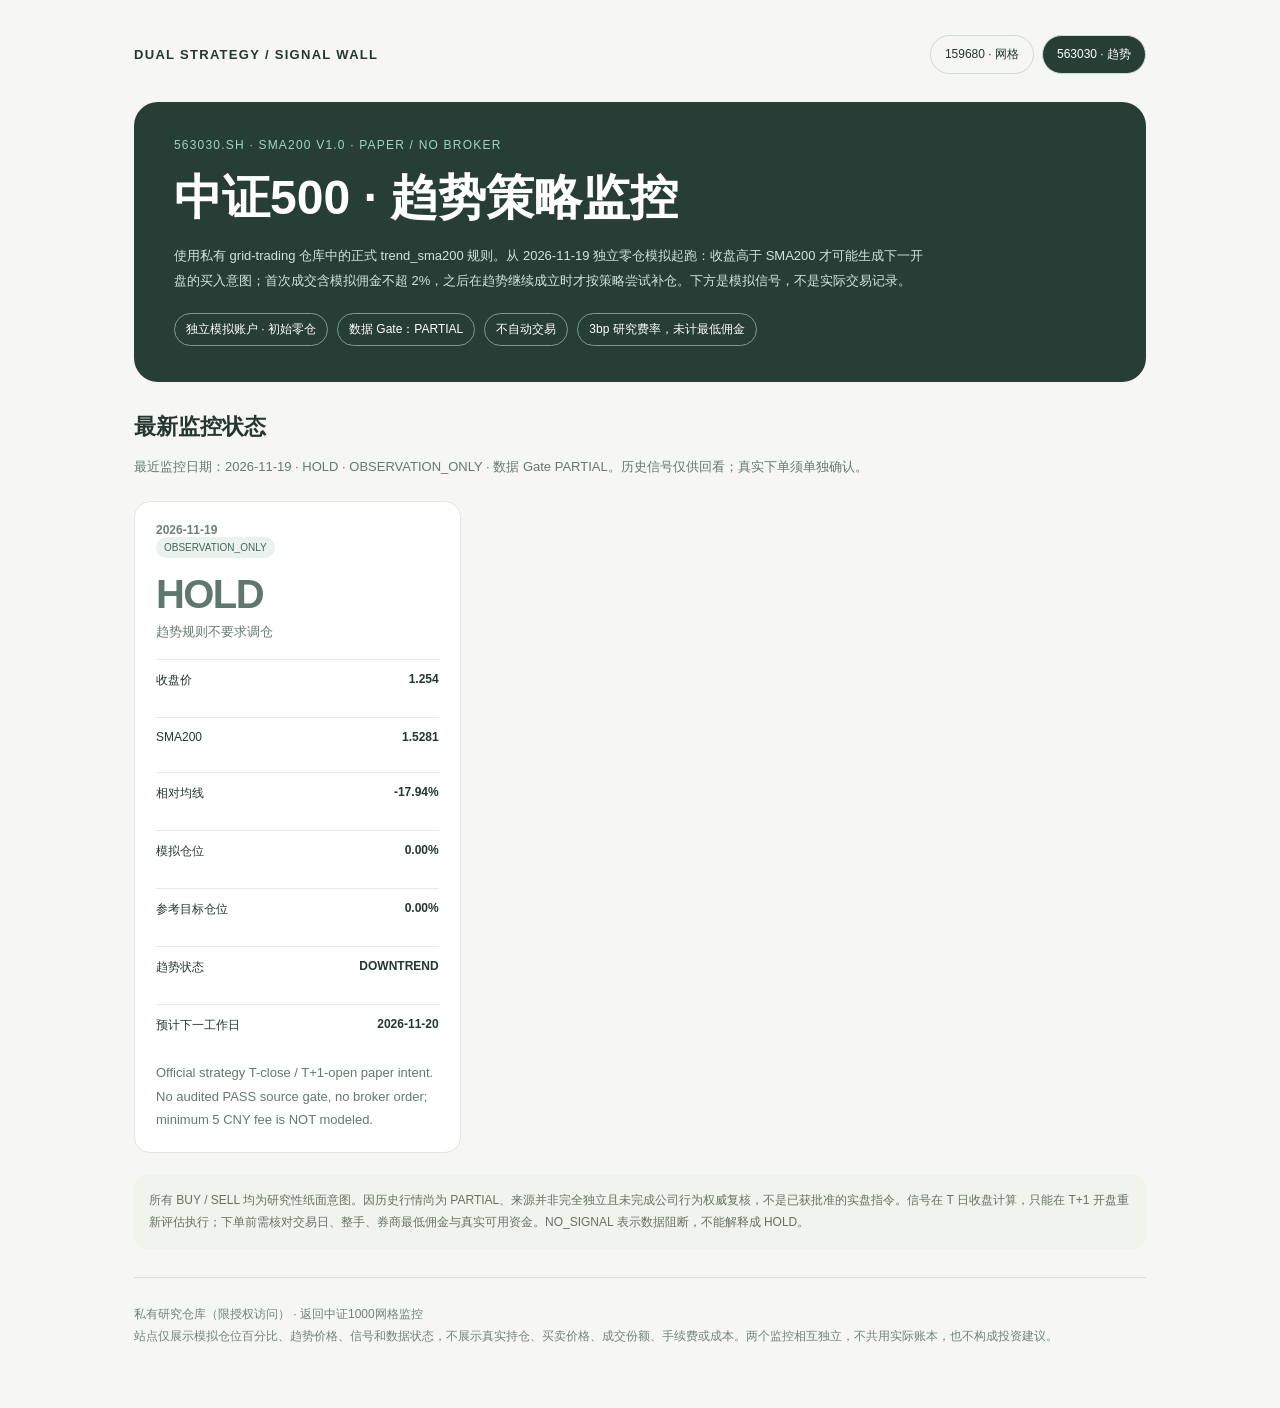
==== trend-563030.html @ d719878e "data: publish independent 563030 SMA200 research monitor" ====
<!doctype html>
<html lang="zh-CN">
<head>
<meta charset="utf-8"><meta name="viewport" content="width=device-width,initial-scale=1">
<meta name="color-scheme" content="light">
<meta name="description" content="563030.SH SMA200 趋势策略独立模拟监控，不连接券商，不显示真实持仓。">
<title>563030 · SMA200 趋势监控 | Dual Strategy Signal Wall</title>
<style>
*{box-sizing:border-box}:root{font-family:Inter,-apple-system,BlinkMacSystemFont,"PingFang SC","Microsoft Yahei",sans-serif;background:#f6f7f4;color:#263631}
body{margin:0}a{color:inherit;text-decoration:none}
main{max-width:1060px;margin:0 auto;padding:22px 24px 60px}
nav{display:flex;align-items:center;justify-content:space-between;gap:15px;padding:13px 0 28px}
.brand{font-size:13px;font-weight:800;letter-spacing:.1em}
.links{display:flex;gap:8px;flex-wrap:wrap}
.link{border:1px solid #cfdbd3;border-radius:20px;padding:10px 14px;font-size:12px}
.link.active{background:#263e36;color:white}
.hero{padding:36px 40px;background:#263e36;color:white;border-radius:24px}
.eyebrow{font-size:12px;color:#9fd5c4;letter-spacing:.1em}
h1{font-size:clamp(28px,4.3vw,48px);margin:14px 0}
.hero p{color:#d3e4db;font-size:13px;line-height:1.9;max-width:760px}
h2{font-size:22px;margin:30px 0 12px}
.state{display:flex;flex-wrap:wrap;gap:9px;margin-top:20px}
.chip{font-size:12px;border:1px solid #7b9f8c;border-radius:25px;padding:7px 11px}
.section{font-size:13px;color:#66796e;line-height:1.8}
.grid{display:grid;grid-template-columns:repeat(3,minmax(0,1fr));gap:16px;margin:22px 0}
.card{background:white;border:1px solid #e0e8df;border-radius:16px;padding:21px;min-width:0}
.date{color:#6c8073;font-size:12px;font-weight:650}
.tag{display:inline-block;background:#e9f2ee;color:#456657;font-size:10px;padding:5px 8px;border-radius:14px;margin-bottom:10px}
.signal{font-weight:850;font-size:40px;line-height:1.3;letter-spacing:-.04em}
.BUY .signal{color:#24795c}.SELL .signal{color:#ad6c36}.HOLD .signal{color:#60776d}.NO_SIGNAL .signal{color:#a65f5f}
.data{margin-top:16px;padding:12px 0;border-top:1px solid #e5ebe5;display:flex;justify-content:space-between;font-size:12px;gap:12px}
.data strong{font-variant-numeric:tabular-nums}
.warning{background:#f1f3ed;border-radius:12px;padding:15px;color:#657366;font-size:12px;line-height:1.8}
.empty{padding:50px 30px;text-align:center;border:1px dashed #bfcfc3;border-radius:16px;color:#647568}
footer{font-size:12px;color:#728278;line-height:1.9;border-top:1px solid #d9e3db;padding-top:25px;margin-top:28px}
@media(max-width:800px){.grid{grid-template-columns:repeat(2,minmax(0,1fr))}}
@media(max-width:600px){main{padding:14px 15px 35px}.hero{padding:24px}.grid{grid-template-columns:1fr}}
</style>
</head>
<body>
<main>
<nav><span class="brand">DUAL STRATEGY / SIGNAL WALL</span><div class="links">
<a class="link" href="./index.html">159680 · 网格</a>
<a class="link active" href="./trend-563030.html" aria-current="page">563030 · 趋势</a>
</div></nav>
<header class="hero">
<div class="eyebrow">563030.SH · SMA200 V1.0 · PAPER / NO BROKER</div>
<h1>中证500 · 趋势策略监控</h1>
<p>使用私有 grid-trading 仓库中的正式 trend_sma200 规则。从 2026-11-19 独立零仓模拟起跑：收盘高于 SMA200 才可能生成下一开盘的买入意图；首次成交含模拟佣金不超 2%，之后在趋势继续成立时才按策略尝试补仓。下方是模拟信号，不是实际交易记录。</p>
<div class="state"><span class="chip">独立模拟账户 · 初始零仓</span><span class="chip">数据 Gate：PARTIAL</span><span class="chip">不自动交易</span><span class="chip">3bp 研究费率，未计最低佣金</span></div>
</header>
<h2>最新监控状态</h2>
<p class="section" id="latest">正在读取每日监控…</p>
<div id="cards" class="grid" aria-live="polite"><div class="empty">尚未收到核验后的模拟监控数据。</div></div>
<div class="warning">所有 BUY / SELL 均为研究性纸面意图。因历史行情尚为 PARTIAL、来源并非完全独立且未完成公司行为权威复核，不是已获批准的实盘指令。信号在 T 日收盘计算，只能在 T+1 开盘重新评估执行；下单前需核对交易日、整手、券商最低佣金与真实可用资金。NO_SIGNAL 表示数据阻断，不能解释成 HOLD。</div>
<footer>
<a href="https://github.com/zhangzihaoDT/grid-trading" target="_blank" rel="noreferrer">私有研究仓库（限授权访问）</a> ·
<a href="./index.html">返回中证1000网格监控</a><br>
站点仅展示模拟仓位百分比、趋势价格、信号和数据状态，不展示真实持仓、买卖价格、成交份额、手续费或成本。两个监控相互独立，不共用实际账本，也不构成投资建议。
</footer>
</main>
<script>
"use strict";
const el=id=>document.getElementById(id);
const esc=v=>String(v??"—").replace(/[&<>"']/g,c=>({"&":"&amp;","<":"&lt;",">":"&gt;",'"':"&quot;","'":"&#39;"}[c]));
function item(r){
 const label=r.status==="BLOCKED"?"数据阻断 · 暂无有效信号":r.signal==="HOLD"?"趋势规则不要求调仓":"仅模拟信号 · 下一开盘复核";
 const safeSignal=["BUY","SELL","HOLD","NO_SIGNAL"].includes(r.signal)?r.signal:"NO_SIGNAL";
 return '<article class="card '+safeSignal+'"><div class="date">'+esc(r.market_date)+'</div>'
   +'<div class="tag">'+esc(r.status)+'</div>'
   +'<div class="signal">'+esc(safeSignal)+'</div>'
   +'<div class="section">'+esc(label)+'</div>'
   +'<div class="data"><span>收盘价</span><strong>'+esc(r.close_market)+'</strong></div>'
   +'<div class="data"><span>SMA200</span><strong>'+esc(r.sma200)+'</strong></div>'
   +'<div class="data"><span>相对均线</span><strong>'+esc(r.sma200_deviation_pct)+'%</strong></div>'
   +'<div class="data"><span>模拟仓位</span><strong>'+esc(r.stock_weight_pct)+'%</strong></div>'
   +'<div class="data"><span>参考目标仓位</span><strong>'+esc(r.target_weight_pct)+'%</strong></div>'
   +'<div class="data"><span>趋势状态</span><strong>'+esc(r.trend_state)+'</strong></div>'
   +'<div class="data"><span>预计下一工作日</span><strong>'+esc(r.next_weekday)+'</strong></div>'
   +'<div class="section" style="margin-top:15px">'+esc(r.reason)+'</div></article>';
}
fetch("./trend-563030.json",{cache:"no-store"})
 .then(r=>{if(!r.ok)throw Error("feed missing");return r.json()})
 .then(feed=>{
   if(feed.schema_version!==1||feed.symbol!=="563030.SH"||!Array.isArray(feed.entries))throw Error("invalid feed");
   const records=feed.entries;
   if(!records.length)throw Error("no records");
   el("cards").innerHTML=records.map(item).join("");
   const last=records[0];
   el("latest").textContent="最近监控日期："+last.market_date+" · "+last.signal+
     " · "+last.status+" · 数据 Gate "+last.source_status+"。历史信号仅供回看；真实下单须单独确认。";
 })
 .catch(()=>{el("latest").textContent="尚未收到可以展示的趋势监控数据；不得据此买入。";
             el("cards").innerHTML='<div class="empty">趋势信号源暂未准备好，等待独立监控完成。</div>';});
</script>
</body>
</html>
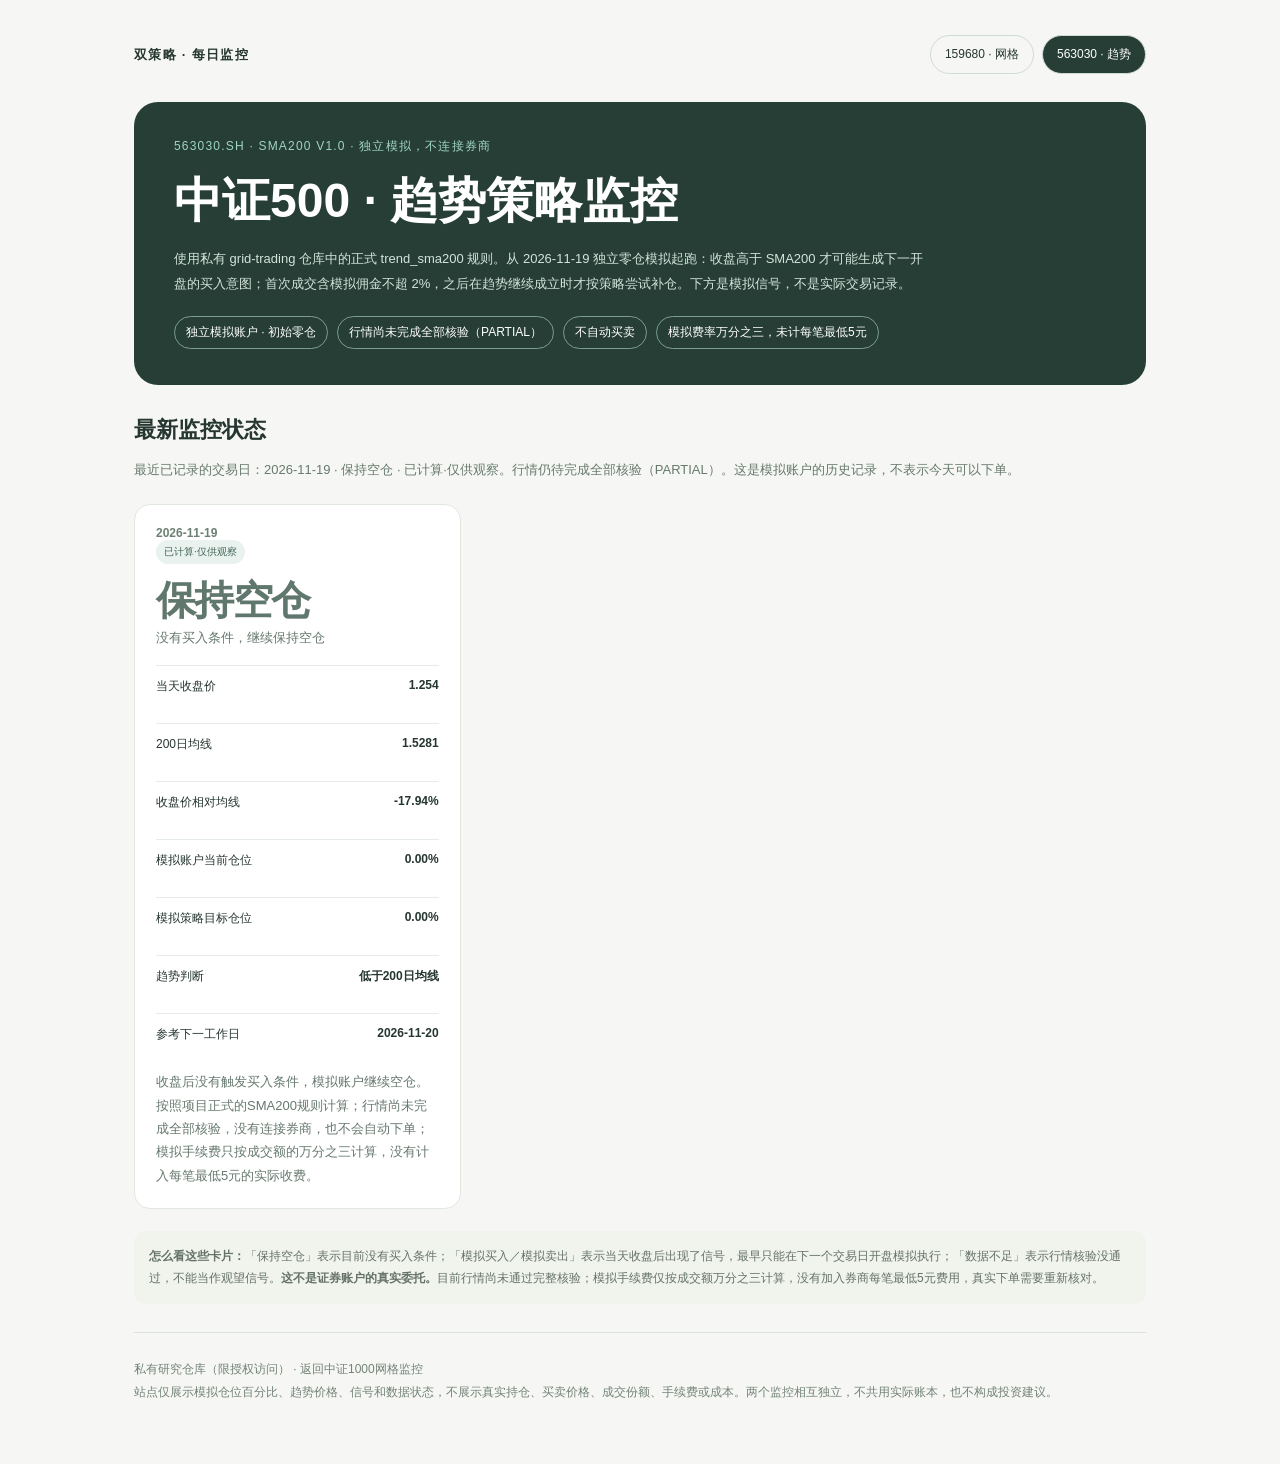
==== commit 450a62d3: "data: publish independent 563030 SMA200 research monitor" ====
--- a/trend-563030.html
+++ b/trend-563030.html
@@ -4,7 +4,7 @@
 <meta charset="utf-8"><meta name="viewport" content="width=device-width,initial-scale=1">
 <meta name="color-scheme" content="light">
 <meta name="description" content="563030.SH SMA200 趋势策略独立模拟监控，不连接券商，不显示真实持仓。">
-<title>563030 · SMA200 趋势监控 | Dual Strategy Signal Wall</title>
+<title>563030 · SMA200 趋势监控 | 双策略信号墙</title>
 <style>
 *{box-sizing:border-box}:root{font-family:Inter,-apple-system,BlinkMacSystemFont,"PingFang SC","Microsoft Yahei",sans-serif;background:#f6f7f4;color:#263631}
 body{margin:0}a{color:inherit;text-decoration:none}
@@ -39,20 +39,20 @@
 </head>
 <body>
 <main>
-<nav><span class="brand">DUAL STRATEGY / SIGNAL WALL</span><div class="links">
+<nav><span class="brand">双策略 · 每日监控</span><div class="links">
 <a class="link" href="./index.html">159680 · 网格</a>
 <a class="link active" href="./trend-563030.html" aria-current="page">563030 · 趋势</a>
 </div></nav>
 <header class="hero">
-<div class="eyebrow">563030.SH · SMA200 V1.0 · PAPER / NO BROKER</div>
+<div class="eyebrow">563030.SH · SMA200 V1.0 · 独立模拟，不连接券商</div>
 <h1>中证500 · 趋势策略监控</h1>
 <p>使用私有 grid-trading 仓库中的正式 trend_sma200 规则。从 2026-11-19 独立零仓模拟起跑：收盘高于 SMA200 才可能生成下一开盘的买入意图；首次成交含模拟佣金不超 2%，之后在趋势继续成立时才按策略尝试补仓。下方是模拟信号，不是实际交易记录。</p>
-<div class="state"><span class="chip">独立模拟账户 · 初始零仓</span><span class="chip">数据 Gate：PARTIAL</span><span class="chip">不自动交易</span><span class="chip">3bp 研究费率，未计最低佣金</span></div>
+<div class="state"><span class="chip">独立模拟账户 · 初始零仓</span><span class="chip">行情尚未完成全部核验（PARTIAL）</span><span class="chip">不自动买卖</span><span class="chip">模拟费率万分之三，未计每笔最低5元</span></div>
 </header>
 <h2>最新监控状态</h2>
 <p class="section" id="latest">正在读取每日监控…</p>
 <div id="cards" class="grid" aria-live="polite"><div class="empty">尚未收到核验后的模拟监控数据。</div></div>
-<div class="warning">所有 BUY / SELL 均为研究性纸面意图。因历史行情尚为 PARTIAL、来源并非完全独立且未完成公司行为权威复核，不是已获批准的实盘指令。信号在 T 日收盘计算，只能在 T+1 开盘重新评估执行；下单前需核对交易日、整手、券商最低佣金与真实可用资金。NO_SIGNAL 表示数据阻断，不能解释成 HOLD。</div>
+<div class="warning"><strong>怎么看这些卡片：</strong>「保持空仓」表示目前没有买入条件；「模拟买入／模拟卖出」表示当天收盘后出现了信号，最早只能在下一个交易日开盘模拟执行；「数据不足」表示行情核验没通过，不能当作观望信号。<strong>这不是证券账户的真实委托。</strong>目前行情尚未通过完整核验；模拟手续费仅按成交额万分之三计算，没有加入券商每笔最低5元费用，真实下单需要重新核对。</div>
 <footer>
 <a href="https://github.com/zhangzihaoDT/grid-trading" target="_blank" rel="noreferrer">私有研究仓库（限授权访问）</a> ·
 <a href="./index.html">返回中证1000网格监控</a><br>
@@ -63,22 +63,54 @@
 "use strict";
 const el=id=>document.getElementById(id);
 const esc=v=>String(v??"—").replace(/[&<>"']/g,c=>({"&":"&amp;","<":"&lt;",">":"&gt;",'"':"&quot;","'":"&#39;"}[c]));
+const signalNames={BUY:"模拟买入",SELL:"模拟卖出",NO_SIGNAL:"数据不足"};
+const statusNames={OBSERVATION_ONLY:"已计算·仅供观察",BLOCKED:"行情校验未通过"};
+const trendNames={UPTREND:"站在200日均线上方",DOWNTREND:"低于200日均线",UNVERIFIED:"尚未核验"};
+const errorReasons={
+  outside_completed_shanghai_market_session:"运行时当天还没收盘，不能提前计算信号。",
+  requested_market_date_not_yet_completed:"行情日期尚未收盘，无法计算当天信号。",
+  no_completed_matching_bar_for_requested_date:"还没有取得这个交易日完整且一致的收盘行情。",
+  raw_qfq_calendar_mismatch:"普通行情与复权行情的交易日期不一致。",
+  insufficient_200_day_warmup:"历史收盘数据不足200个有效交易日，不能计算200日均线。",
+  unreviewed_raw_adjustment_discrepancy:"普通行情与复权行情有差异，需要检查分红、拆分等情况。",
+  independent_source_missing_latest_three_bars:"第二个行情来源缺少最近交易日的数据。",
+  independent_source_disagreement_latest_three_bars:"两个行情来源的价格不一致，需要核对后才能产生信号。",
+  provider_unavailable:"行情来源暂时无法访问。"
+};
+function labelSignal(r){
+  if(r.signal==="HOLD")return Number(r.stock_weight_pct||0)===0?"保持空仓":"继续持有";
+  return signalNames[r.signal]||"数据不足";
+}
+function reasonText(r){
+  const raw=String(r.reason||"");
+  if(r.status==="BLOCKED"){
+    const short=raw.split(":")[0];
+    return errorReasons[short]||"当天行情或程序校验没有通过，因此暂停提供交易信号；可到私有仓库查看详细原因。";
+  }
+  if(raw.startsWith("Official strategy T-close / T+1-open")){
+    return "该交易日收盘后按正式SMA200策略计算模拟信号；行情尚未完成全部核验，不会自动下单，模拟手续费未计入券商每笔最低5元收费。";
+  }
+  return raw||"仅作为模拟研究的交易信号，不代表真实委托或成交。";
+}
 function item(r){
- const label=r.status==="BLOCKED"?"数据阻断 · 暂无有效信号":r.signal==="HOLD"?"趋势规则不要求调仓":"仅模拟信号 · 下一开盘复核";
- const safeSignal=["BUY","SELL","HOLD","NO_SIGNAL"].includes(r.signal)?r.signal:"NO_SIGNAL";
- return '<article class="card '+safeSignal+'"><div class="date">'+esc(r.market_date)+'</div>'
-   +'<div class="tag">'+esc(r.status)+'</div>'
-   +'<div class="signal">'+esc(safeSignal)+'</div>'
+ const signal=["BUY","SELL","HOLD","NO_SIGNAL"].includes(r.signal)?r.signal:"NO_SIGNAL";
+ const label=r.status==="BLOCKED"?"数据校验没有通过，暂时无法生成交易信号"
+   :r.signal==="HOLD"?(Number(r.stock_weight_pct||0)===0?"没有买入条件，继续保持空仓":"没有新的买卖条件，继续持有")
+   :"收盘后出现模拟交易信号，下个交易日开盘再判断";
+ return '<article class="card '+signal+'"><div class="date">'+esc(r.market_date)+'</div>'
+   +'<div class="tag">'+esc(statusNames[r.status]||"状态待确认")+'</div>'
+   +'<div class="signal">'+esc(labelSignal(r))+'</div>'
    +'<div class="section">'+esc(label)+'</div>'
-   +'<div class="data"><span>收盘价</span><strong>'+esc(r.close_market)+'</strong></div>'
-   +'<div class="data"><span>SMA200</span><strong>'+esc(r.sma200)+'</strong></div>'
-   +'<div class="data"><span>相对均线</span><strong>'+esc(r.sma200_deviation_pct)+'%</strong></div>'
-   +'<div class="data"><span>模拟仓位</span><strong>'+esc(r.stock_weight_pct)+'%</strong></div>'
-   +'<div class="data"><span>参考目标仓位</span><strong>'+esc(r.target_weight_pct)+'%</strong></div>'
-   +'<div class="data"><span>趋势状态</span><strong>'+esc(r.trend_state)+'</strong></div>'
-   +'<div class="data"><span>预计下一工作日</span><strong>'+esc(r.next_weekday)+'</strong></div>'
-   +'<div class="section" style="margin-top:15px">'+esc(r.reason)+'</div></article>';
+   +'<div class="data"><span>当天收盘价</span><strong>'+esc(r.close_market)+'</strong></div>'
+   +'<div class="data"><span>200日均线</span><strong>'+esc(r.sma200)+'</strong></div>'
+   +'<div class="data"><span>收盘价相对均线</span><strong>'+esc(r.sma200_deviation_pct==null?"—":r.sma200_deviation_pct+"%")+'</strong></div>'
+   +'<div class="data"><span>模拟账户当前仓位</span><strong>'+esc(r.stock_weight_pct==null?"—":r.stock_weight_pct+"%")+'</strong></div>'
+   +'<div class="data"><span>模拟策略目标仓位</span><strong>'+esc(r.target_weight_pct==null?"—":r.target_weight_pct+"%")+'</strong></div>'
+   +'<div class="data"><span>趋势判断</span><strong>'+esc(trendNames[r.trend_state]||"未知")+'</strong></div>'
+   +'<div class="data"><span>参考下一工作日</span><strong>'+esc(r.next_weekday)+'</strong></div>'
+   +'<div class="section" style="margin-top:15px">'+esc(reasonText(r))+'</div></article>';
 }
+
 fetch("./trend-563030.json",{cache:"no-store"})
  .then(r=>{if(!r.ok)throw Error("feed missing");return r.json()})
  .then(feed=>{
@@ -87,8 +119,9 @@
    if(!records.length)throw Error("no records");
    el("cards").innerHTML=records.map(item).join("");
    const last=records[0];
-   el("latest").textContent="最近监控日期："+last.market_date+" · "+last.signal+
-     " · "+last.status+" · 数据 Gate "+last.source_status+"。历史信号仅供回看；真实下单须单独确认。";
+   el("latest").textContent="最近已记录的交易日："+last.market_date+" · "+labelSignal(last)+
+     " · "+(statusNames[last.status]||"状态待确认")+
+     "。行情仍待完成全部核验（PARTIAL）。这是模拟账户的历史记录，不表示今天可以下单。";
  })
  .catch(()=>{el("latest").textContent="尚未收到可以展示的趋势监控数据；不得据此买入。";
              el("cards").innerHTML='<div class="empty">趋势信号源暂未准备好，等待独立监控完成。</div>';});
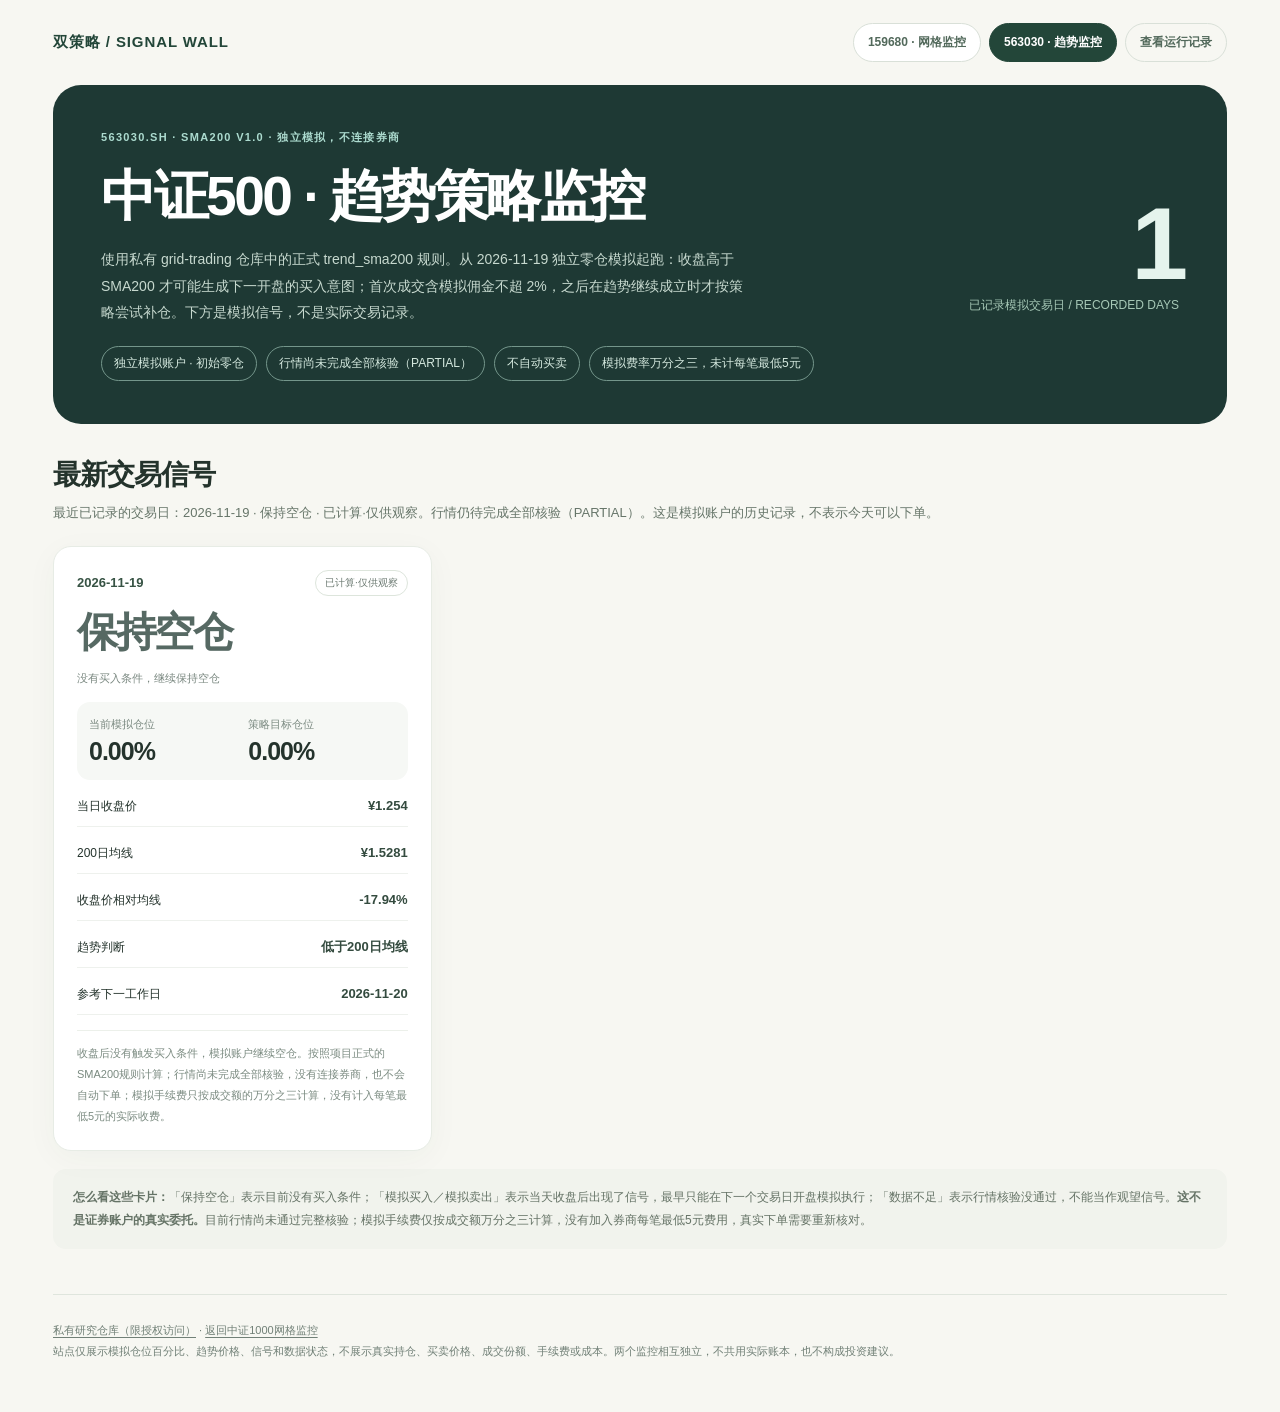
==== commit 3bbec628: "style(signal-wall): align SMA200 layout, header, navigation and cards with grid page" ====
--- a/trend-563030.html
+++ b/trend-563030.html
@@ -5,60 +5,29 @@
 <meta name="color-scheme" content="light">
 <meta name="description" content="563030.SH SMA200 趋势策略独立模拟监控，不连接券商，不显示真实持仓。">
 <title>563030 · SMA200 趋势监控 | 双策略信号墙</title>
-<style>
-*{box-sizing:border-box}:root{font-family:Inter,-apple-system,BlinkMacSystemFont,"PingFang SC","Microsoft Yahei",sans-serif;background:#f6f7f4;color:#263631}
-body{margin:0}a{color:inherit;text-decoration:none}
-main{max-width:1060px;margin:0 auto;padding:22px 24px 60px}
-nav{display:flex;align-items:center;justify-content:space-between;gap:15px;padding:13px 0 28px}
-.brand{font-size:13px;font-weight:800;letter-spacing:.1em}
-.links{display:flex;gap:8px;flex-wrap:wrap}
-.link{border:1px solid #cfdbd3;border-radius:20px;padding:10px 14px;font-size:12px}
-.link.active{background:#263e36;color:white}
-.hero{padding:36px 40px;background:#263e36;color:white;border-radius:24px}
-.eyebrow{font-size:12px;color:#9fd5c4;letter-spacing:.1em}
-h1{font-size:clamp(28px,4.3vw,48px);margin:14px 0}
-.hero p{color:#d3e4db;font-size:13px;line-height:1.9;max-width:760px}
-h2{font-size:22px;margin:30px 0 12px}
-.state{display:flex;flex-wrap:wrap;gap:9px;margin-top:20px}
-.chip{font-size:12px;border:1px solid #7b9f8c;border-radius:25px;padding:7px 11px}
-.section{font-size:13px;color:#66796e;line-height:1.8}
-.grid{display:grid;grid-template-columns:repeat(3,minmax(0,1fr));gap:16px;margin:22px 0}
-.card{background:white;border:1px solid #e0e8df;border-radius:16px;padding:21px;min-width:0}
-.date{color:#6c8073;font-size:12px;font-weight:650}
-.tag{display:inline-block;background:#e9f2ee;color:#456657;font-size:10px;padding:5px 8px;border-radius:14px;margin-bottom:10px}
-.signal{font-weight:850;font-size:40px;line-height:1.3;letter-spacing:-.04em}
-.BUY .signal{color:#24795c}.SELL .signal{color:#ad6c36}.HOLD .signal{color:#60776d}.NO_SIGNAL .signal{color:#a65f5f}
-.data{margin-top:16px;padding:12px 0;border-top:1px solid #e5ebe5;display:flex;justify-content:space-between;font-size:12px;gap:12px}
-.data strong{font-variant-numeric:tabular-nums}
-.warning{background:#f1f3ed;border-radius:12px;padding:15px;color:#657366;font-size:12px;line-height:1.8}
-.empty{padding:50px 30px;text-align:center;border:1px dashed #bfcfc3;border-radius:16px;color:#647568}
-footer{font-size:12px;color:#728278;line-height:1.9;border-top:1px solid #d9e3db;padding-top:25px;margin-top:28px}
-@media(max-width:800px){.grid{grid-template-columns:repeat(2,minmax(0,1fr))}}
-@media(max-width:600px){main{padding:14px 15px 35px}.hero{padding:24px}.grid{grid-template-columns:1fr}}
-</style>
+<link rel="stylesheet" href="./shared-ui.css">
 </head>
 <body>
-<main>
-<nav><span class="brand">双策略 · 每日监控</span><div class="links">
-<a class="link" href="./index.html">159680 · 网格</a>
-<a class="link active" href="./trend-563030.html" aria-current="page">563030 · 趋势</a>
-</div></nav>
+<div class="shell">
+<nav class="nav" aria-label="双策略导航"><span class="logo">双策略 / SIGNAL WALL</span><div class="nav-actions"><a class="nav-link" href="./index.html">159680 · 网格监控</a><a class="nav-link" href="./trend-563030.html" aria-current="page">563030 · 趋势监控</a><a class="nav-link nav-link--secondary" href="https://github.com/zhangzihaoDT/grid-trading/actions/workflows/sma200-563030-daily.yml" target="_blank" rel="noreferrer">查看运行记录</a></div></nav>
 <header class="hero">
+<div>
 <div class="eyebrow">563030.SH · SMA200 V1.0 · 独立模拟，不连接券商</div>
 <h1>中证500 · 趋势策略监控</h1>
 <p>使用私有 grid-trading 仓库中的正式 trend_sma200 规则。从 2026-11-19 独立零仓模拟起跑：收盘高于 SMA200 才可能生成下一开盘的买入意图；首次成交含模拟佣金不超 2%，之后在趋势继续成立时才按策略尝试补仓。下方是模拟信号，不是实际交易记录。</p>
 <div class="state"><span class="chip">独立模拟账户 · 初始零仓</span><span class="chip">行情尚未完成全部核验（PARTIAL）</span><span class="chip">不自动买卖</span><span class="chip">模拟费率万分之三，未计每笔最低5元</span></div>
+</div>
+<div class="hero-stats"><div><div class="big-number" id="day-count">—</div><div class="subtle">已记录模拟交易日 / RECORDED DAYS</div></div></div>
 </header>
-<h2>最新监控状态</h2>
-<p class="section" id="latest">正在读取每日监控…</p>
+<section class="intro"><h2>最新交易信号</h2><p id="latest">正在读取每日监控…</p></section>
 <div id="cards" class="grid" aria-live="polite"><div class="empty">尚未收到核验后的模拟监控数据。</div></div>
 <div class="warning"><strong>怎么看这些卡片：</strong>「保持空仓」表示目前没有买入条件；「模拟买入／模拟卖出」表示当天收盘后出现了信号，最早只能在下一个交易日开盘模拟执行；「数据不足」表示行情核验没通过，不能当作观望信号。<strong>这不是证券账户的真实委托。</strong>目前行情尚未通过完整核验；模拟手续费仅按成交额万分之三计算，没有加入券商每笔最低5元费用，真实下单需要重新核对。</div>
-<footer>
+<footer class="footer">
 <a href="https://github.com/zhangzihaoDT/grid-trading" target="_blank" rel="noreferrer">私有研究仓库（限授权访问）</a> ·
 <a href="./index.html">返回中证1000网格监控</a><br>
 站点仅展示模拟仓位百分比、趋势价格、信号和数据状态，不展示真实持仓、买卖价格、成交份额、手续费或成本。两个监控相互独立，不共用实际账本，也不构成投资建议。
 </footer>
-</main>
+</div>
 <script>
 "use strict";
 const el=id=>document.getElementById(id);
@@ -94,21 +63,22 @@
 }
 function item(r){
  const signal=["BUY","SELL","HOLD","NO_SIGNAL"].includes(r.signal)?r.signal:"NO_SIGNAL";
- const label=r.status==="BLOCKED"?"数据校验没有通过，暂时无法生成交易信号"
+ const label=r.status==="BLOCKED"?"数据校验没通过，暂时无法计算信号"
    :r.signal==="HOLD"?(Number(r.stock_weight_pct||0)===0?"没有买入条件，继续保持空仓":"没有新的买卖条件，继续持有")
-   :"收盘后出现模拟交易信号，下个交易日开盘再判断";
- return '<article class="card '+signal+'"><div class="date">'+esc(r.market_date)+'</div>'
-   +'<div class="tag">'+esc(statusNames[r.status]||"状态待确认")+'</div>'
+   :"收盘出现模拟交易信号，下一交易日开盘复核";
+ const number=v=>v==null?"—":v+"%";
+ return '<article class="card '+signal+'">'
+   +'<div class="card-top"><span class="date">'+esc(r.market_date)+'</span><span class="tag">'+esc(statusNames[r.status]||"状态待确认")+'</span></div>'
    +'<div class="signal">'+esc(labelSignal(r))+'</div>'
-   +'<div class="section">'+esc(label)+'</div>'
-   +'<div class="data"><span>当天收盘价</span><strong>'+esc(r.close_market)+'</strong></div>'
-   +'<div class="data"><span>200日均线</span><strong>'+esc(r.sma200)+'</strong></div>'
-   +'<div class="data"><span>收盘价相对均线</span><strong>'+esc(r.sma200_deviation_pct==null?"—":r.sma200_deviation_pct+"%")+'</strong></div>'
-   +'<div class="data"><span>模拟账户当前仓位</span><strong>'+esc(r.stock_weight_pct==null?"—":r.stock_weight_pct+"%")+'</strong></div>'
-   +'<div class="data"><span>模拟策略目标仓位</span><strong>'+esc(r.target_weight_pct==null?"—":r.target_weight_pct+"%")+'</strong></div>'
-   +'<div class="data"><span>趋势判断</span><strong>'+esc(trendNames[r.trend_state]||"未知")+'</strong></div>'
-   +'<div class="data"><span>参考下一工作日</span><strong>'+esc(r.next_weekday)+'</strong></div>'
-   +'<div class="section" style="margin-top:15px">'+esc(reasonText(r))+'</div></article>';
+   +'<div class="signal-sub">'+esc(label)+'</div>'
+   +'<div class="weights"><div><div class="label">当前模拟仓位</div><div class="val">'+esc(number(r.stock_weight_pct))+'</div></div>'
+   +'<div><div class="label">策略目标仓位</div><div class="val">'+esc(number(r.target_weight_pct))+'</div></div></div>'
+   +'<div class="row"><span>当日收盘价</span><strong>'+esc(r.close_market==null?"—":"¥"+r.close_market)+'</strong></div>'
+   +'<div class="row"><span>200日均线</span><strong>'+esc(r.sma200==null?"—":"¥"+r.sma200)+'</strong></div>'
+   +'<div class="row"><span>收盘价相对均线</span><strong>'+esc(number(r.sma200_deviation_pct))+'</strong></div>'
+   +'<div class="row"><span>趋势判断</span><strong>'+esc(trendNames[r.trend_state]||"尚未确认")+'</strong></div>'
+   +'<div class="row"><span>参考下一工作日</span><strong>'+esc(r.next_weekday)+'</strong></div>'
+   +'<div class="disclaimer">'+esc(reasonText(r))+'</div></article>';
 }
 
 fetch("./trend-563030.json",{cache:"no-store"})
@@ -118,12 +88,13 @@
    const records=feed.entries;
    if(!records.length)throw Error("no records");
    el("cards").innerHTML=records.map(item).join("");
+   el("day-count").textContent=String(records.length);
    const last=records[0];
    el("latest").textContent="最近已记录的交易日："+last.market_date+" · "+labelSignal(last)+
      " · "+(statusNames[last.status]||"状态待确认")+
      "。行情仍待完成全部核验（PARTIAL）。这是模拟账户的历史记录，不表示今天可以下单。";
  })
- .catch(()=>{el("latest").textContent="尚未收到可以展示的趋势监控数据；不得据此买入。";
+ .catch(()=>{el("day-count").textContent="—";el("latest").textContent="尚未收到可以展示的趋势监控数据；不得据此买入。";
              el("cards").innerHTML='<div class="empty">趋势信号源暂未准备好，等待独立监控完成。</div>';});
 </script>
 </body>
--- a/shared-ui.css
+++ b/shared-ui.css
@@ -0,0 +1,80 @@
+/* Dual Strategy Signal Wall — shared visual system, 2026-11-20.
+   Layout and typography only; no trading logic, private data or market values. */
+:root{
+  --page:#f7f7f2;--ink:#24332c;--muted:#667569;--deep:#1e3934;
+  --accent:#267759;--line:#dfe5dd;--surface:#fff;--soft:#f6f8f5;
+  --radius-card:18px;--radius-hero:28px;--page-width:1230px;
+  font-family:Inter,-apple-system,BlinkMacSystemFont,"PingFang SC","Microsoft Yahei",sans-serif;
+  color:var(--ink);background:var(--page)
+}
+*{box-sizing:border-box}
+body{margin:0}
+a{color:inherit;text-decoration:none}
+button{font:inherit}
+.shell{max-width:var(--page-width);margin:0 auto;padding:0 28px 50px}
+.nav{display:flex;justify-content:space-between;align-items:center;gap:16px;min-height:85px;flex-wrap:wrap;padding:12px 0}
+.logo{font-size:15px;letter-spacing:.06em;font-weight:800;color:#234639}
+.nav-actions{display:flex;align-items:center;gap:8px;flex-wrap:wrap}
+.nav-link{font-size:12px;font-weight:650;border:1px solid #d9e0d8;border-radius:22px;padding:10px 14px;color:#52695b;background:#fff;white-space:nowrap}
+.nav-link:hover,.nav-link:focus-visible{border-color:#72988b;outline-offset:3px}
+.nav-link[aria-current="page"]{background:#234639;border-color:#234639;color:white}
+.nav-link--secondary{background:transparent}
+.hero{display:grid;grid-template-columns:minmax(0,1.4fr) minmax(200px,.6fr);gap:24px;background:var(--deep);color:white;padding:43px 48px;border-radius:var(--radius-hero);min-height:296px;align-items:center}
+.eyebrow{font-size:11px;font-weight:750;color:#acdbcf;letter-spacing:.12em;line-height:1.7}
+h1{font-size:clamp(32px,4.3vw,58px);letter-spacing:-.045em;line-height:1.15;margin:18px 0}
+.hero p{color:#c7d9cf;font-size:14px;line-height:1.9;max-width:650px;margin:0}
+.hero-stats{display:flex;flex-direction:column;align-items:flex-end;justify-content:center;text-align:right}
+.big-number{font-size:clamp(68px,8vw,112px);font-weight:800;line-height:1;letter-spacing:-.09em;color:#e5f4ed}
+.subtle{font-size:12px;line-height:1.6;color:#a6c8b6}
+.state{display:flex;gap:9px;flex-wrap:wrap;align-items:center;margin:20px 0 0}
+.chip{border:1px solid #d9e2db;border-radius:30px;padding:8px 12px;font-size:12px;line-height:1.4;color:#51645a}
+.hero .chip{border-color:#74968b;color:#d5e9df}
+.intro{margin:33px 0 20px}
+.intro h2{font-size:28px;line-height:1.3;margin:0 0 8px;letter-spacing:-.035em}
+.intro p{color:var(--muted);font-size:13px;line-height:1.9;margin:0}
+.bar{display:flex;gap:8px;flex-wrap:wrap;margin:18px 0}
+.filter{border:1px solid #cbd6cd;background:#fff;color:#42574b;cursor:pointer;padding:9px 15px;border-radius:18px;font-size:12px;font-weight:650}
+.filter[aria-pressed="true"]{background:#234639;color:#fff;border-color:#234639}
+.filter:focus-visible{outline:2px solid #267759;outline-offset:2px}
+.grid{display:grid;grid-template-columns:repeat(3,minmax(0,1fr));gap:19px}
+.card{background:var(--surface);border:1px solid #e7ece5;border-radius:var(--radius-card);padding:23px;box-shadow:0 7px 32px #1c42330a;display:flex;flex-direction:column;gap:15px;min-width:0}
+.card-top{display:flex;justify-content:space-between;gap:10px;align-items:center}
+.date{font-size:13px;font-weight:750;color:#375344}
+.tag{font-size:10px;border:1px solid #dde5dc;border-radius:15px;padding:5px 9px;color:#6c7a72;line-height:1.4}
+.signal{font-size:41px;font-weight:850;letter-spacing:-.06em;line-height:1.05;overflow-wrap:anywhere}
+.BUY .signal{color:#267759}.SELL .signal{color:#ae683d}.HOLD .signal{color:#566963}.NO_SIGNAL .signal{color:#a65f5f}
+.signal-sub{font-size:11px;color:#7a8880;line-height:1.7}
+.weights{background:var(--soft);border-radius:13px;padding:14px 12px;display:grid;grid-template-columns:repeat(2,minmax(0,1fr));gap:12px}
+.label{font-size:11px;color:#7a8980;line-height:1.5}
+.val{font-size:25px;font-weight:780;letter-spacing:-.04em;margin-top:4px;overflow-wrap:anywhere;font-variant-numeric:tabular-nums}
+.row{display:flex;justify-content:space-between;align-items:baseline;gap:10px;border-bottom:1px solid #eef1ed;padding-bottom:9px;font-size:12px;line-height:1.7}
+.row strong{font-size:13px;white-space:normal;text-align:right;color:#344b3f;font-variant-numeric:tabular-nums}
+.zones{display:grid;grid-template-columns:repeat(2,minmax(0,1fr));gap:14px}
+.zone-title{font-size:10px;letter-spacing:.05em;color:#809086}
+.zone{font-size:18px;font-weight:800;margin-top:4px;color:#304c3d;letter-spacing:-.02em;overflow-wrap:anywhere}
+.disclaimer{font-size:11px;color:#7b8b81;line-height:1.9;border-top:1px solid #ecf0ea;padding-top:12px}
+details{font-size:11px;color:#728178;line-height:1.75}
+summary{cursor:pointer;font-weight:700}
+.empty{grid-column:1/-1;text-align:center;border:1px dashed #cfdace;border-radius:16px;padding:45px 25px;color:#607267;background:#fff;font-size:13px;line-height:1.8}
+.warning{background:#f1f3ed;border-radius:13px;padding:17px 20px;color:#657366;font-size:12px;line-height:1.9;margin-top:18px}
+.footer{border-top:1px solid var(--line);padding-top:25px;margin-top:45px;color:#718077;font-size:11px;line-height:1.95}
+.footer a{text-decoration:underline;text-underline-offset:3px}
+@media(max-width:880px){
+  .hero{grid-template-columns:1fr}
+  .hero-stats{align-items:flex-start;text-align:left}
+  .grid{grid-template-columns:repeat(2,minmax(0,1fr))}
+}
+@media(max-width:580px){
+  .shell{padding:0 14px 30px}
+  .nav{min-height:65px;align-items:flex-start}
+  .nav-actions{width:100%}
+  .nav-link{white-space:normal}
+  .hero{padding:28px 24px;min-height:0}
+  .hero-stats{margin-top:4px}
+  .big-number{font-size:76px}
+  .grid{grid-template-columns:1fr}
+  .card{padding:22px}
+  .intro h2{font-size:24px}
+  .weights{gap:9px}
+  .val{font-size:23px}
+}
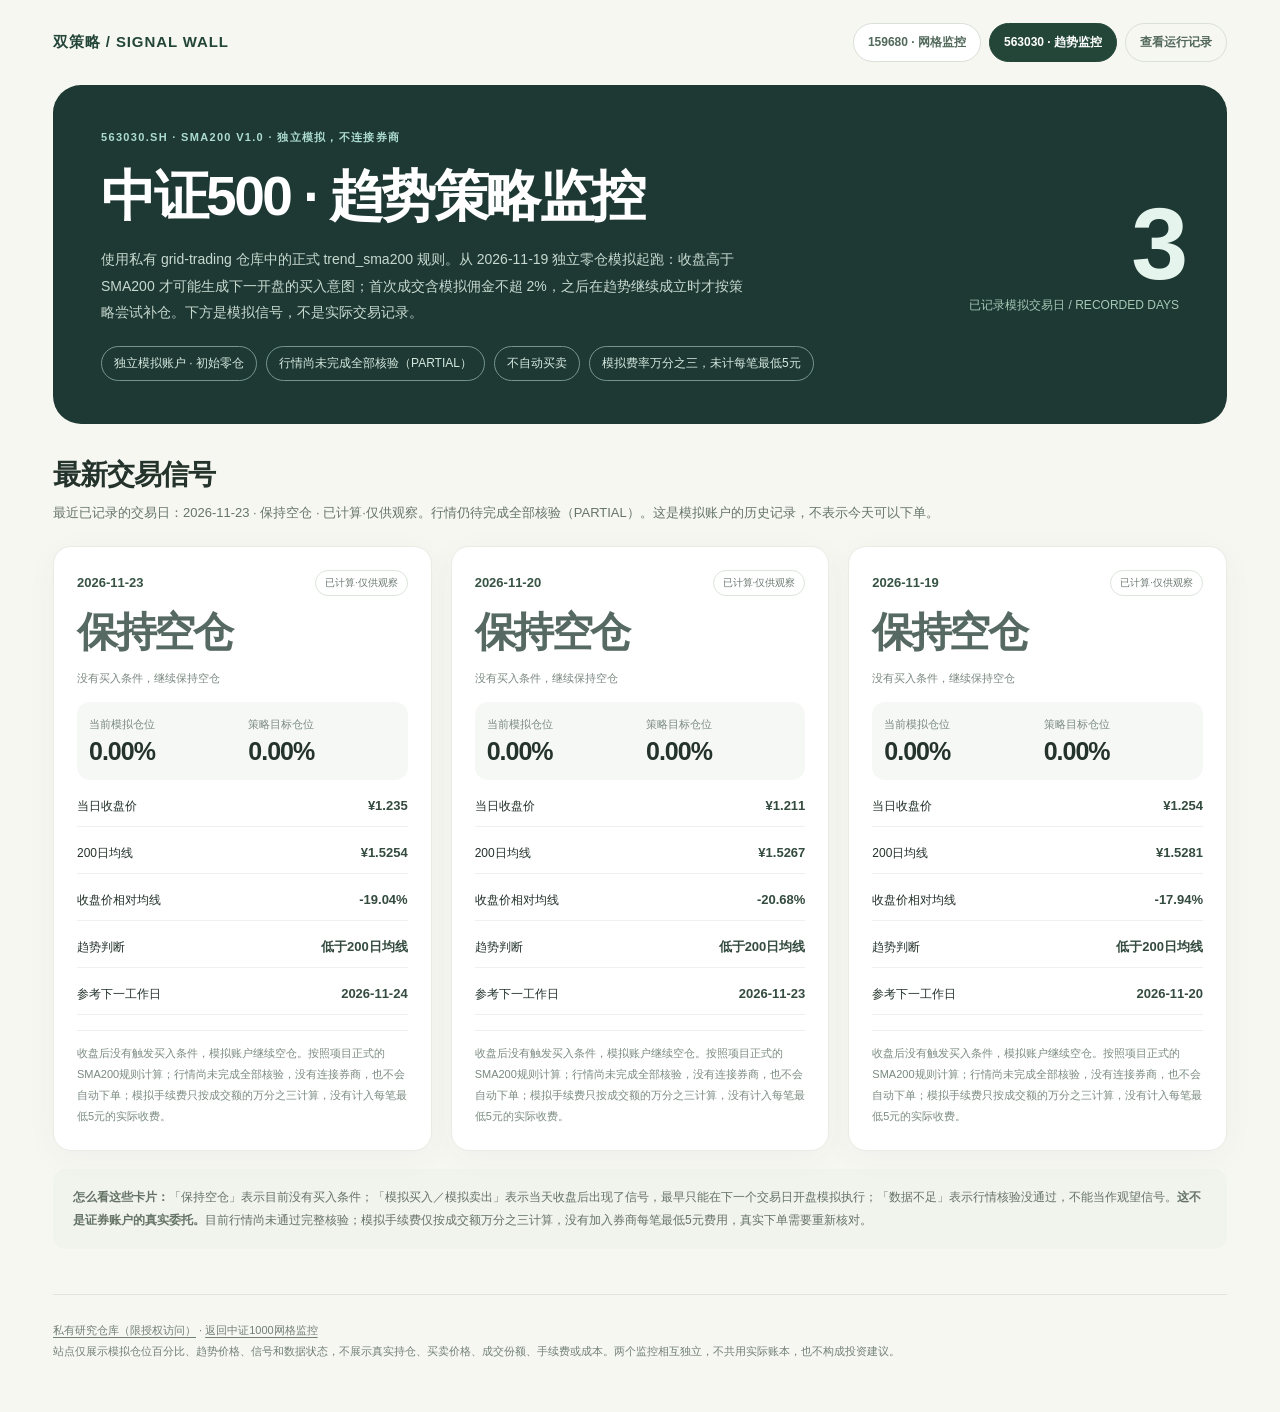
==== commit b6d23580: "feat: add shared signal wall favicon" ====
--- a/trend-563030.html
+++ b/trend-563030.html
@@ -5,6 +5,7 @@
 <meta name="color-scheme" content="light">
 <meta name="description" content="563030.SH SMA200 趋势策略独立模拟监控，不连接券商，不显示真实持仓。">
 <title>563030 · SMA200 趋势监控 | 双策略信号墙</title>
+<link rel="icon" type="image/svg+xml" href="data:image/svg+xml,%3Csvg%20xmlns%3D%22http%3A%2F%2Fwww.w3.org%2F2000%2Fsvg%22%20viewBox%3D%220%200%2064%2064%22%3E%3Crect%20width%3D%2264%22%20height%3D%2264%22%20rx%3D%2214%22%20fill%3D%22%23153f35%22%2F%3E%3Cpath%20d%3D%22M12%2020H52M12%2032H52M12%2044H52%22%20stroke%3D%22%23649487%22%20stroke-width%3D%222%22%20stroke-linecap%3D%22round%22%2F%3E%3Cpath%20d%3D%22M13%2022L25%2038L34%2030L42%2042L52%2017%22%20fill%3D%22none%22%20stroke%3D%22%23b8eed0%22%20stroke-width%3D%225%22%20stroke-linecap%3D%22round%22%20stroke-linejoin%3D%22round%22%2F%3E%3C%2Fsvg%3E">
 <link rel="stylesheet" href="./shared-ui.css">
 </head>
 <body>
--- a/shared-ui.css
+++ b/shared-ui.css
@@ -52,6 +52,22 @@
 .zones{display:grid;grid-template-columns:repeat(2,minmax(0,1fr));gap:14px}
 .zone-title{font-size:10px;letter-spacing:.05em;color:#809086}
 .zone{font-size:18px;font-weight:800;margin-top:4px;color:#304c3d;letter-spacing:-.02em;overflow-wrap:anywhere}
+.rung-sections{display:flex;flex-direction:column;gap:15px}
+.rung-section{display:flex;flex-direction:column;gap:8px}
+.rung-list{display:flex;flex-wrap:wrap;gap:9px;align-items:flex-start}
+.rung-pill{display:flex;align-items:center;gap:10px;padding:9px 12px;border:1px solid #d3e8d8;background:#f1f8f1;border-radius:12px;min-width:0}
+.rung-name{font-size:13px;font-weight:800;color:#246542;white-space:nowrap}
+.rung-band{font-size:16px;font-weight:760;color:#304c3d;font-variant-numeric:tabular-nums;overflow-wrap:anywhere}
+.rung-direction{font-size:11px;font-weight:650;color:#537b61;white-space:nowrap}
+.next-trigger-guides{padding:12px;border:1px solid #e1ebde;border-radius:12px;background:#fafdf9}
+.next-trigger-guides .zone-entry{display:flex;flex-wrap:wrap;gap:5px;align-items:baseline}
+.next-trigger-guides .zone-entry .zone{margin-left:0}
+
+.zone-entry{margin-top:6px;min-height:23px;font-size:14px;font-weight:650;line-height:1.6;overflow-wrap:anywhere}
+.zone-entry .zone{display:inline;font-size:16px;margin-left:5px}
+.zone-empty{font-size:13px;color:#6c7c73}
+.price-guidance{font-size:12px;color:#506659;line-height:1.7;padding:10px 12px;border-left:2px solid #a8c7b2;background:#f6f9f5;border-radius:0 8px 8px 0}
+
 .disclaimer{font-size:11px;color:#7b8b81;line-height:1.9;border-top:1px solid #ecf0ea;padding-top:12px}
 details{font-size:11px;color:#728178;line-height:1.75}
 summary{cursor:pointer;font-weight:700}
